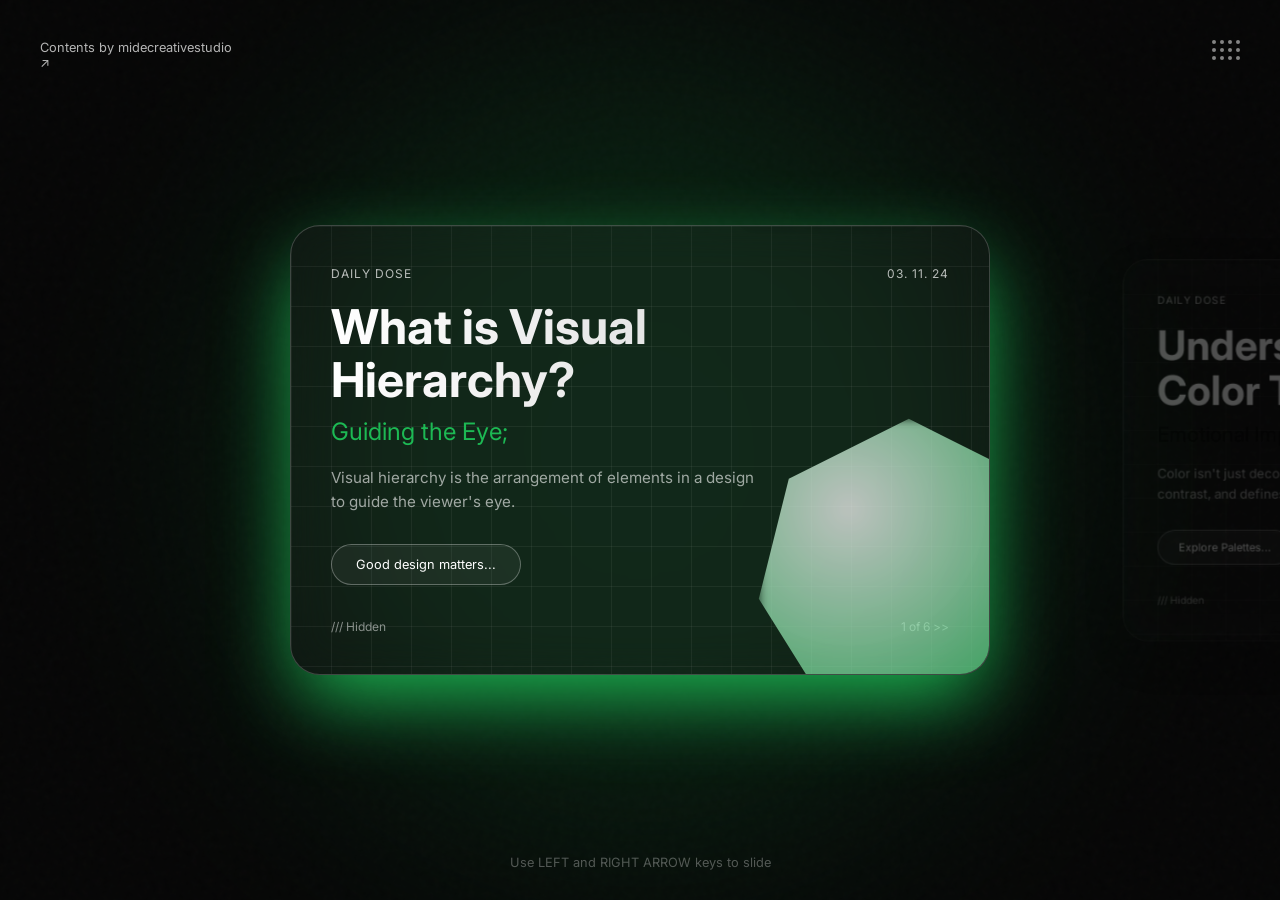
==== index.html @ 8ef9db71 "Create index.html for panoramic carousel layout This HTML file sets up a panoramic carousel with gla" ====
<!DOCTYPE html>
<html lang="en">
<head>
    <meta charset="UTF-8">
    <meta name="viewport" content="width=device-width, initial-scale=1.0, maximum-scale=1.0, user-scalable=no">
    <title>Visual Hierarchy - Panoramic</title>
    <link href="https://fonts.googleapis.com/css2?family=Inter:wght@300;400;600;700&display=swap" rel="stylesheet">
    
    <style>
        /* --- [GLOBAL RESET] --- */
        * {
            margin: 0;
            padding: 0;
            box-sizing: border-box;
            font-family: 'Inter', sans-serif;
            -webkit-font-smoothing: antialiased;
        }

        /* --- [GLASSMORPHISM BACKGROUND] --- */
        body {
            height: 100vh;
            width: 100%;
            background-color: #050505;
            display: flex;
            justify-content: center;
            align-items: center;
            overflow: hidden; /* Prevents scrollbars on the page itself */
            position: relative;
            transition: background 0.8s ease;
        }

        /* Noise Texture */
        body::before {
            content: "";
            position: absolute;
            inset: 0;
            background-image: url("data:image/svg+xml,%3Csvg viewBox='0 0 200 200' xmlns='http://www.w3.org/2000/svg'%3E%3Cfilter id='noiseFilter'%3E%3CfeTurbulence type='fractalNoise' baseFrequency='0.65' numOctaves='3' stitchTiles='stitch'/%3E%3C/filter%3E%3Crect width='100%25' height='100%25' filter='url(%23noiseFilter)' opacity='0.05'/%3E%3C/svg%3E");
            opacity: 0.4;
            pointer-events: none;
            z-index: 2;
        }

        /* --- [THEME ENGINE] (Background Glow) --- */
        .glow-effect {
            position: absolute;
            width: 80vw;
            height: 80vw;
            max-width: 800px;
            max-height: 800px;
            background: var(--theme-color, #1db954);
            filter: blur(120px);
            border-radius: 50%;
            top: 50%;
            left: 50%;
            transform: translate(-50%, -50%);
            opacity: 0.15;
            z-index: 0;
            transition: background 0.6s ease;
            will-change: background;
        }

        /* --- [PANORAMIC WINDOW] --- */
        /* This is the key fix: We allow the window to be full width */
        .carousel-window {
            width: 100%; 
            height: 70vh; /* Plenty of vertical space */
            min-height: 500px;
            position: relative;
            z-index: 10;
            display: flex;
            align-items: center;
            /* overflow: visible;  <-- We let the cards bleed out visually */
        }

        /* --- [GPU TRACK] --- */
        .carousel-track {
            display: flex;
            align-items: center;
            height: 100%;
            /* The track will be positioned by JS to center the active card */
            transition: transform 0.5s cubic-bezier(0.2, 0.8, 0.2, 1);
            will-change: transform;
            padding-left: 0; /* JS handles the offset */
        }

        /* --- [RESPONSIVE CARD] --- */
        .glass-card {
            /* Fixed width on desktop to maintain the design integrity */
            flex: 0 0 700px; 
            width: 700px;
            
            height: 450px; /* Fixed height for consistency */
            position: relative;
            background: rgba(255, 255, 255, 0.03);
            backdrop-filter: blur(20px); 
            -webkit-backdrop-filter: blur(20px);
            border-radius: 30px;
            border: 1px solid rgba(255, 255, 255, 0.1);
            box-shadow: 0 20px 50px rgba(0, 0, 0, 0.5);
            padding: 40px;
            display: flex;
            flex-direction: column;
            justify-content: space-between;
            overflow: hidden; /* Clips the content inside the card, not the card itself */
            
            /* Gap between cards */
            margin-right: 80px; 
            
            /* Idle State (Side cards) */
            opacity: 0.3; 
            transform: scale(0.85); 
            transition: all 0.5s cubic-bezier(0.2, 0.8, 0.2, 1);
        }

        /* Active State (Center card) */
        .glass-card.active {
            opacity: 1;
            transform: scale(1);
            /* Stronger shadow for the active card */
            box-shadow: 0 30px 80px -10px var(--shadow-color, rgba(29, 185, 84, 0.3));
            border: 1px solid rgba(255, 255, 255, 0.2);
        }

        /* Grid Pattern */
        .grid-background {
            position: absolute;
            top: 0; left: 0; width: 100%; height: 100%;
            background-image: 
                linear-gradient(rgba(255, 255, 255, 0.05) 1px, transparent 1px),
                linear-gradient(90deg, rgba(255, 255, 255, 0.05) 1px, transparent 1px);
            background-size: 40px 40px;
            z-index: -1;
        }

        /* --- [CONTENT STYLING] --- */
        /* The hanging tab */
        .card-tab {
            position: absolute;
            top: 0; 
            right: 80px;
            transform: translateY(-100%); /* Moves it exactly outside the top */
            background: #f0f0f0;
            padding: 12px 30px;
            border-radius: 15px 15px 0 0;
            color: #111;
            font-weight: 600;
            font-size: 0.9rem;
            z-index: 20;
            box-shadow: 0 -5px 15px rgba(0,0,0,0.1);
        }

        .meta-header {
            display: flex; justify-content: space-between;
            font-size: 0.75rem; color: rgba(255, 255, 255, 0.7);
            margin-bottom: 20px; text-transform: uppercase; letter-spacing: 1px;
        }

        h1 {
            font-size: 3rem; line-height: 1.1; margin-bottom: 10px; font-weight: 700;
            background: linear-gradient(to right, #fff, #ccc);
            -webkit-background-clip: text; -webkit-text-fill-color: transparent;
        }

        h2 { font-size: 1.5rem; font-weight: 400; margin-bottom: 20px; color: var(--theme-color); }

        p.description {
            font-size: 0.95rem; line-height: 1.6; color: rgba(255, 255, 255, 0.6);
            margin-bottom: 30px; max-width: 70%;
        }

        .btn {
            display: inline-block; padding: 12px 24px;
            border: 1px solid rgba(255, 255, 255, 0.3); border-radius: 30px;
            color: white; text-decoration: none; font-size: 0.8rem;
            transition: 0.3s; background: rgba(255,255,255,0.05);
        }
        .btn:hover { background: white; color: black; }

        .footer-info {
            display: flex; justify-content: space-between;
            color: rgba(255, 255, 255, 0.5); font-size: 0.75rem; align-items: flex-end;
            margin-top: auto;
        }

        /* --- [VISUAL ASSETS] --- */
        .cube-wrapper {
            position: absolute; bottom: -10%; right: -10%;
            width: 300px; height: 300px; z-index: 5; pointer-events: none;
        }
        .cube-placeholder {
            width: 100%; height: 100%;
            background: radial-gradient(circle at 30% 30%, rgba(255,255,255,0.9), var(--theme-color));
            clip-path: polygon(50% 0%, 90% 20%, 100% 60%, 75% 100%, 25% 100%, 0% 60%, 10% 20%);
            opacity: 0.8; filter: blur(5px); animation: float 6s ease-in-out infinite;
        }
        @keyframes float { 0%, 100% { transform: translateY(0px); } 50% { transform: translateY(-15px); } }

        /* --- [MOBILE OPTIMIZATION 16:9 / 20:9] --- */
        @media (max-width: 768px) {
            .glass-card {
                flex: 0 0 85vw; 
                width: 85vw;
                height: 60vh; /* Adaptive height */
                margin-right: 30px;
                padding: 25px;
            }
            .card-tab { right: 20px; font-size: 0.8rem; padding: 8px 20px; }
            h1 { font-size: 2.2rem; }
            .cube-wrapper { width: 150px; height: 150px; bottom: 0; right: -20px; }
        }

        /* UI Overlays */
        .top-left-credit { position: absolute; top: 40px; left: 40px; color: rgba(255,255,255,0.7); font-size: 0.8rem; z-index: 5; }
        .dots { position: absolute; top: 40px; right: 40px; display: grid; grid-template-columns: repeat(4, 1fr); gap: 4px; z-index: 5; }
        .dot { width: 4px; height: 4px; background: rgba(255,255,255,0.5); border-radius: 50%; }
        .instructions { position: absolute; bottom: 30px; width: 100%; text-align: center; color: rgba(255,255,255,0.3); font-size: 0.8rem; animation: blink 2s infinite; }
        @keyframes blink { 0%, 100% { opacity: 0.3;} 50% { opacity: 0.8;}}
    </style>
</head>
<body>

    <div class="glow-effect" id="bgGlow"></div>

    <div class="top-left-credit">Contents by midecreativestudio<br>&#8599;</div>
    <div class="dots">
        <div class="dot"></div><div class="dot"></div><div class="dot"></div><div class="dot"></div>
        <div class="dot"></div><div class="dot"></div><div class="dot"></div><div class="dot"></div>
        <div class="dot"></div><div class="dot"></div><div class="dot"></div><div class="dot"></div>
    </div>

    <div class="carousel-window">
        <div class="carousel-track" id="track">
            
            <div class="glass-card active" data-theme="#1db954">
                <div class="card-tab">Dear Designer</div>
                <div class="grid-background"></div>
                <div class="content-wrapper">
                    <div class="meta-header"><span>Daily dose</span><span>03. 11. 24</span></div>
                    <h1>What is Visual<br>Hierarchy?</h1>
                    <h2>Guiding the Eye;</h2>
                    <p class="description">Visual hierarchy is the arrangement of elements in a design to guide the viewer's eye.</p>
                    <a href="#" class="btn">Good design matters...</a>
                </div>
                <div class="cube-wrapper"><div class="cube-placeholder"></div></div>
                <div class="footer-info"><span>/// Hidden</span><span class="pagination">1 of 6 >></span></div>
            </div>

            <div class="glass-card" data-theme="#8e44ad">
                <div class="card-tab">Color Logic</div>
                <div class="grid-background"></div>
                <div class="content-wrapper">
                    <div class="meta-header"><span>Daily dose</span><span>04. 11. 24</span></div>
                    <h1>Understanding<br>Color Theory</h1>
                    <h2>Emotional Impact;</h2>
                    <p class="description">Color isn't just decoration. It invokes emotion, creates contrast, and defines brand identity.</p>
                    <a href="#" class="btn">Explore Palettes...</a>
                </div>
                <div class="cube-wrapper"><div class="cube-placeholder"></div></div>
                <div class="footer-info"><span>/// Hidden</span><span class="pagination">2 of 6 >></span></div>
            </div>

            <div class="glass-card" data-theme="#2980b9">
                <div class="card-tab">Type Matters</div>
                <div class="grid-background"></div>
                <div class="content-wrapper">
                    <div class="meta-header"><span>Daily dose</span><span>05. 11. 24</span></div>
                    <h1>The Power of<br>Typography</h1>
                    <h2>Voice & Tone;</h2>
                    <p class="description">Typography is the voice of your design. It can be loud and bold, or subtle and refined.</p>
                    <a href="#" class="btn">Read Fonts...</a>
                </div>
                <div class="cube-wrapper"><div class="cube-placeholder"></div></div>
                <div class="footer-info"><span>/// Hidden</span><span class="pagination">3 of 6 >></span></div>
            </div>

            <div class="glass-card" data-theme="#d35400">
                <div class="card-tab">User First</div>
                <div class="grid-background"></div>
                <div class="content-wrapper">
                    <div class="meta-header"><span>Daily dose</span><span>06. 11. 24</span></div>
                    <h1>Principles of<br>UX Design</h1>
                    <h2>Solving Problems;</h2>
                    <p class="description">Good UX is invisible. It's about removing friction and helping the user achieve their goal.</p>
                    <a href="#" class="btn">Study Flows...</a>
                </div>
                <div class="cube-wrapper"><div class="cube-placeholder"></div></div>
                <div class="footer-info"><span>/// Hidden</span><span class="pagination">4 of 6 >></span></div>
            </div>

            <div class="glass-card" data-theme="#c0392b">
                <div class="card-tab">Breath</div>
                <div class="grid-background"></div>
                <div class="content-wrapper">
                    <div class="meta-header"><span>Daily dose</span><span>07. 11. 24</span></div>
                    <h1>Mastering<br>White Space</h1>
                    <h2>Room to Breathe;</h2>
                    <p class="description">White space is not empty space. It's an active element that organizes content.</p>
                    <a href="#" class="btn">Clean Layouts...</a>
                </div>
                <div class="cube-wrapper"><div class="cube-placeholder"></div></div>
                <div class="footer-info"><span>/// Hidden</span><span class="pagination">5 of 6 >></span></div>
            </div>

             <div class="glass-card" data-theme="#16a085">
                <div class="card-tab">Inclusion</div>
                <div class="grid-background"></div>
                <div class="content-wrapper">
                    <div class="meta-header"><span>Daily dose</span><span>08. 11. 24</span></div>
                    <h1>Designing for<br>Accessibility</h1>
                    <h2>For Everyone;</h2>
                    <p class="description">Accessible design ensures people with differing abilities can navigate your work effectively.</p>
                    <a href="#" class="btn">Check Contrast...</a>
                </div>
                <div class="cube-wrapper"><div class="cube-placeholder"></div></div>
                <div class="footer-info"><span>/// Hidden</span><span class="pagination">6 of 6 >></span></div>
            </div>

        </div>
    </div>

    <div class="instructions">Use LEFT and RIGHT ARROW keys to slide</div>

    <script>
        // --- [LOGIC: PANORAMIC CENTERING] ---
        const track = document.getElementById('track');
        const cards = document.querySelectorAll('.glass-card');
        const bgGlow = document.getElementById('bgGlow');
        
        let currentIndex = 0;
        const totalCards = cards.length;

        function isMobile() {
            return window.innerWidth <= 768;
        }

        function updateCarousel() {
            // 1. Get dimensions
            let cardWidth, gap;
            if (isMobile()) {
                cardWidth = window.innerWidth * 0.85;
                gap = 30;
            } else {
                cardWidth = 700;
                gap = 80;
            }
            
            // 2. Calculate Center Offset
            // We want the active card to be dead center of the window
            const windowWidth = window.innerWidth;
            const centerOffset = (windowWidth - cardWidth) / 2;
            
            // 3. Calculate Shift based on index
            // Shift = (Index * (Card + Gap))
            const shift = currentIndex * (cardWidth + gap);
            
            // 4. Final Translate Position
            // We start at the centerOffset, then subtract the shift
            const translateX = centerOffset - shift;

            // Apply
            track.style.transform = `translate3d(${translateX}px, 0, 0)`;

            // Update Styles
            cards.forEach((card, index) => {
                if(index === currentIndex) {
                    card.classList.add('active');
                    const themeColor = card.getAttribute('data-theme');
                    bgGlow.style.setProperty('--theme-color', themeColor);
                    card.style.setProperty('--theme-color', themeColor);
                    card.style.setProperty('--shadow-color', themeColor);
                } else {
                    card.classList.remove('active');
                }
            });
        }

        // Keyboard Inputs
        document.addEventListener('keydown', (e) => {
            if (e.key === 'ArrowRight') {
                if (currentIndex < totalCards - 1) {
                    currentIndex++;
                    updateCarousel();
                }
            } else if (e.key === 'ArrowLeft') {
                if (currentIndex > 0) {
                    currentIndex--;
                    updateCarousel();
                }
            }
        });

        // Listener for resize to recalculate center
        window.addEventListener('resize', updateCarousel);
        
        // Initial kick
        updateCarousel();

    </script>
</body>
</html>
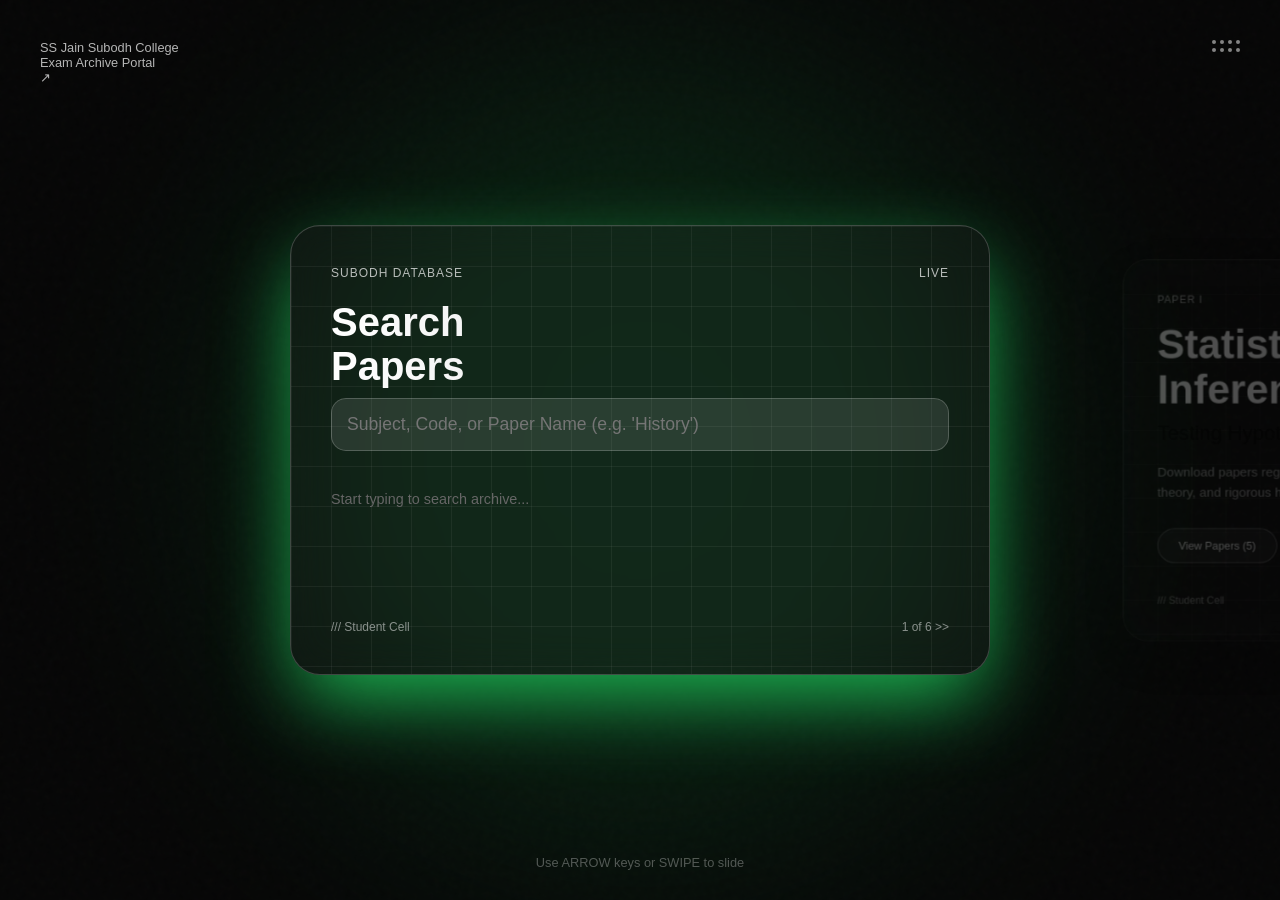
==== commit f31ab342: "Add improved code structure, security features, and comprehensive documentation - Separated CSS and " ====
--- a/index.html
+++ b/index.html
@@ -3,398 +3,282 @@
 <head>
     <meta charset="UTF-8">
     <meta name="viewport" content="width=device-width, initial-scale=1.0, maximum-scale=1.0, user-scalable=no">
-    <title>Visual Hierarchy - Panoramic</title>
-    <link href="https://fonts.googleapis.com/css2?family=Inter:wght@300;400;600;700&display=swap" rel="stylesheet">
-    
-    <style>
-        /* --- [GLOBAL RESET] --- */
-        * {
-            margin: 0;
-            padding: 0;
-            box-sizing: border-box;
-            font-family: 'Inter', sans-serif;
-            -webkit-font-smoothing: antialiased;
-        }
-
-        /* --- [GLASSMORPHISM BACKGROUND] --- */
-        body {
-            height: 100vh;
-            width: 100%;
-            background-color: #050505;
-            display: flex;
-            justify-content: center;
-            align-items: center;
-            overflow: hidden; /* Prevents scrollbars on the page itself */
-            position: relative;
-            transition: background 0.8s ease;
-        }
-
-        /* Noise Texture */
-        body::before {
-            content: "";
-            position: absolute;
-            inset: 0;
-            background-image: url("data:image/svg+xml,%3Csvg viewBox='0 0 200 200' xmlns='http://www.w3.org/2000/svg'%3E%3Cfilter id='noiseFilter'%3E%3CfeTurbulence type='fractalNoise' baseFrequency='0.65' numOctaves='3' stitchTiles='stitch'/%3E%3C/filter%3E%3Crect width='100%25' height='100%25' filter='url(%23noiseFilter)' opacity='0.05'/%3E%3C/svg%3E");
-            opacity: 0.4;
-            pointer-events: none;
-            z-index: 2;
-        }
-
-        /* --- [THEME ENGINE] (Background Glow) --- */
-        .glow-effect {
-            position: absolute;
-            width: 80vw;
-            height: 80vw;
-            max-width: 800px;
-            max-height: 800px;
-            background: var(--theme-color, #1db954);
-            filter: blur(120px);
-            border-radius: 50%;
-            top: 50%;
-            left: 50%;
-            transform: translate(-50%, -50%);
-            opacity: 0.15;
-            z-index: 0;
-            transition: background 0.6s ease;
-            will-change: background;
-        }
-
-        /* --- [PANORAMIC WINDOW] --- */
-        /* This is the key fix: We allow the window to be full width */
-        .carousel-window {
-            width: 100%; 
-            height: 70vh; /* Plenty of vertical space */
-            min-height: 500px;
-            position: relative;
-            z-index: 10;
-            display: flex;
-            align-items: center;
-            /* overflow: visible;  <-- We let the cards bleed out visually */
-        }
-
-        /* --- [GPU TRACK] --- */
-        .carousel-track {
-            display: flex;
-            align-items: center;
-            height: 100%;
-            /* The track will be positioned by JS to center the active card */
-            transition: transform 0.5s cubic-bezier(0.2, 0.8, 0.2, 1);
-            will-change: transform;
-            padding-left: 0; /* JS handles the offset */
-        }
-
-        /* --- [RESPONSIVE CARD] --- */
-        .glass-card {
-            /* Fixed width on desktop to maintain the design integrity */
-            flex: 0 0 700px; 
-            width: 700px;
-            
-            height: 450px; /* Fixed height for consistency */
-            position: relative;
-            background: rgba(255, 255, 255, 0.03);
-            backdrop-filter: blur(20px); 
-            -webkit-backdrop-filter: blur(20px);
-            border-radius: 30px;
-            border: 1px solid rgba(255, 255, 255, 0.1);
-            box-shadow: 0 20px 50px rgba(0, 0, 0, 0.5);
-            padding: 40px;
-            display: flex;
-            flex-direction: column;
-            justify-content: space-between;
-            overflow: hidden; /* Clips the content inside the card, not the card itself */
-            
-            /* Gap between cards */
-            margin-right: 80px; 
-            
-            /* Idle State (Side cards) */
-            opacity: 0.3; 
-            transform: scale(0.85); 
-            transition: all 0.5s cubic-bezier(0.2, 0.8, 0.2, 1);
-        }
-
-        /* Active State (Center card) */
-        .glass-card.active {
-            opacity: 1;
-            transform: scale(1);
-            /* Stronger shadow for the active card */
-            box-shadow: 0 30px 80px -10px var(--shadow-color, rgba(29, 185, 84, 0.3));
-            border: 1px solid rgba(255, 255, 255, 0.2);
-        }
-
-        /* Grid Pattern */
-        .grid-background {
-            position: absolute;
-            top: 0; left: 0; width: 100%; height: 100%;
-            background-image: 
-                linear-gradient(rgba(255, 255, 255, 0.05) 1px, transparent 1px),
-                linear-gradient(90deg, rgba(255, 255, 255, 0.05) 1px, transparent 1px);
-            background-size: 40px 40px;
-            z-index: -1;
-        }
-
-        /* --- [CONTENT STYLING] --- */
-        /* The hanging tab */
-        .card-tab {
-            position: absolute;
-            top: 0; 
-            right: 80px;
-            transform: translateY(-100%); /* Moves it exactly outside the top */
-            background: #f0f0f0;
-            padding: 12px 30px;
-            border-radius: 15px 15px 0 0;
-            color: #111;
-            font-weight: 600;
-            font-size: 0.9rem;
-            z-index: 20;
-            box-shadow: 0 -5px 15px rgba(0,0,0,0.1);
-        }
-
-        .meta-header {
-            display: flex; justify-content: space-between;
-            font-size: 0.75rem; color: rgba(255, 255, 255, 0.7);
-            margin-bottom: 20px; text-transform: uppercase; letter-spacing: 1px;
-        }
-
-        h1 {
-            font-size: 3rem; line-height: 1.1; margin-bottom: 10px; font-weight: 700;
-            background: linear-gradient(to right, #fff, #ccc);
-            -webkit-background-clip: text; -webkit-text-fill-color: transparent;
-        }
-
-        h2 { font-size: 1.5rem; font-weight: 400; margin-bottom: 20px; color: var(--theme-color); }
-
-        p.description {
-            font-size: 0.95rem; line-height: 1.6; color: rgba(255, 255, 255, 0.6);
-            margin-bottom: 30px; max-width: 70%;
-        }
-
-        .btn {
-            display: inline-block; padding: 12px 24px;
-            border: 1px solid rgba(255, 255, 255, 0.3); border-radius: 30px;
-            color: white; text-decoration: none; font-size: 0.8rem;
-            transition: 0.3s; background: rgba(255,255,255,0.05);
-        }
-        .btn:hover { background: white; color: black; }
-
-        .footer-info {
-            display: flex; justify-content: space-between;
-            color: rgba(255, 255, 255, 0.5); font-size: 0.75rem; align-items: flex-end;
-            margin-top: auto;
-        }
-
-        /* --- [VISUAL ASSETS] --- */
-        .cube-wrapper {
-            position: absolute; bottom: -10%; right: -10%;
-            width: 300px; height: 300px; z-index: 5; pointer-events: none;
-        }
-        .cube-placeholder {
-            width: 100%; height: 100%;
-            background: radial-gradient(circle at 30% 30%, rgba(255,255,255,0.9), var(--theme-color));
-            clip-path: polygon(50% 0%, 90% 20%, 100% 60%, 75% 100%, 25% 100%, 0% 60%, 10% 20%);
-            opacity: 0.8; filter: blur(5px); animation: float 6s ease-in-out infinite;
-        }
-        @keyframes float { 0%, 100% { transform: translateY(0px); } 50% { transform: translateY(-15px); } }
-
-        /* --- [MOBILE OPTIMIZATION 16:9 / 20:9] --- */
-        @media (max-width: 768px) {
-            .glass-card {
-                flex: 0 0 85vw; 
-                width: 85vw;
-                height: 60vh; /* Adaptive height */
-                margin-right: 30px;
-                padding: 25px;
-            }
-            .card-tab { right: 20px; font-size: 0.8rem; padding: 8px 20px; }
-            h1 { font-size: 2.2rem; }
-            .cube-wrapper { width: 150px; height: 150px; bottom: 0; right: -20px; }
-        }
-
-        /* UI Overlays */
-        .top-left-credit { position: absolute; top: 40px; left: 40px; color: rgba(255,255,255,0.7); font-size: 0.8rem; z-index: 5; }
-        .dots { position: absolute; top: 40px; right: 40px; display: grid; grid-template-columns: repeat(4, 1fr); gap: 4px; z-index: 5; }
-        .dot { width: 4px; height: 4px; background: rgba(255,255,255,0.5); border-radius: 50%; }
-        .instructions { position: absolute; bottom: 30px; width: 100%; text-align: center; color: rgba(255,255,255,0.3); font-size: 0.8rem; animation: blink 2s infinite; }
-        @keyframes blink { 0%, 100% { opacity: 0.3;} 50% { opacity: 0.8;}}
-    </style>
+    <meta http-equiv="X-UA-Compatible" content="IE=edge">
+    
+    <!-- Security Headers -->
+    <meta http-equiv="Content-Security-Policy" content="default-src 'self'; style-src 'self' 'unsafe-inline' https://fonts.googleapis.com; font-src 'self' https://fonts.gstatic.com; script-src 'self' 'unsafe-inline'; img-src 'self' data:;">
+    <meta http-equiv="X-Content-Type-Options" content="nosniff">
+    <meta http-equiv="X-Frame-Options" content="SAMEORIGIN">
+    <meta name="referrer" content="strict-origin-when-cross-origin">
+    
+    <!-- SEO Meta Tags -->
+    <meta name="description" content="SS Jain Subodh College Exam Archive Portal - Access past exam papers, study materials, and resources for all semesters.">
+    <meta name="keywords" content="Subodh College, Exam Papers, Past Papers, Study Materials, University Papers">
+    <meta name="author" content="SS Jain Subodh College">
+    
+    <title>Subodh Exam Portal - Paper Archive & Resources</title>
+    
+    <!-- Fonts -->
+    <link href="https://fonts.googleapis.com/css2?family=Inter:wght@300;400;600;700&family=JetBrains+Mono:wght@400;800&display=swap" rel="stylesheet">
+    
+    <!-- Stylesheet -->
+    <link rel="stylesheet" href="styles.css">
 </head>
 <body>
 
     <div class="glow-effect" id="bgGlow"></div>
-
-    <div class="top-left-credit">Contents by midecreativestudio<br>&#8599;</div>
+    <div class="top-left-credit">SS Jain Subodh College<br>Exam Archive Portal<br>&#8599;</div>
     <div class="dots">
-        <div class="dot"></div><div class="dot"></div><div class="dot"></div><div class="dot"></div>
-        <div class="dot"></div><div class="dot"></div><div class="dot"></div><div class="dot"></div>
-        <div class="dot"></div><div class="dot"></div><div class="dot"></div><div class="dot"></div>
+        <div class="dot"></div>
+        <div class="dot"></div>
+        <div class="dot"></div>
+        <div class="dot"></div>
+        <div class="dot"></div>
+        <div class="dot"></div>
+        <div class="dot"></div>
+        <div class="dot"></div>
     </div>
 
-    <div class="carousel-window">
+    <div class="carousel-window" id="swipeZone">
         <div class="carousel-track" id="track">
-            
+
+            <!-- Card 1: Search Papers -->
             <div class="glass-card active" data-theme="#1db954">
-                <div class="card-tab">Dear Designer</div>
-                <div class="grid-background"></div>
-                <div class="content-wrapper">
-                    <div class="meta-header"><span>Daily dose</span><span>03. 11. 24</span></div>
-                    <h1>What is Visual<br>Hierarchy?</h1>
-                    <h2>Guiding the Eye;</h2>
-                    <p class="description">Visual hierarchy is the arrangement of elements in a design to guide the viewer's eye.</p>
-                    <a href="#" class="btn">Good design matters...</a>
-                </div>
-                <div class="cube-wrapper"><div class="cube-placeholder"></div></div>
-                <div class="footer-info"><span>/// Hidden</span><span class="pagination">1 of 6 >></span></div>
-            </div>
-
+                <div class="card-tab">Paper Archive</div>
+                <div class="grid-background"></div>
+                <div class="content-wrapper" style="height:100%; display:flex; flex-direction:column;">
+                    <div class="meta-header"><span>Subodh Database</span><span>Live</span></div>
+                    <h1 style="font-size:2.5rem;">Search<br>Papers</h1>
+
+                    <input type="search" class="search-bar" id="paperSearch" placeholder="Subject, Code, or Paper Name (e.g. 'History')" autocomplete="off">
+
+                    <div class="search-results" id="searchResults">
+                        <div style="color:#666; margin-top:20px; font-size:0.9rem;">Start typing to search archive...</div>
+                    </div>
+                </div>
+                <div class="footer-info"><span>/// Student Cell</span><span class="pagination">1 of 6 >></span></div>
+            </div>
+
+            <!-- Card 2: Statistics -->
             <div class="glass-card" data-theme="#8e44ad">
-                <div class="card-tab">Color Logic</div>
-                <div class="grid-background"></div>
-                <div class="content-wrapper">
-                    <div class="meta-header"><span>Daily dose</span><span>04. 11. 24</span></div>
-                    <h1>Understanding<br>Color Theory</h1>
-                    <h2>Emotional Impact;</h2>
-                    <p class="description">Color isn't just decoration. It invokes emotion, creates contrast, and defines brand identity.</p>
-                    <a href="#" class="btn">Explore Palettes...</a>
-                </div>
-                <div class="cube-wrapper"><div class="cube-placeholder"></div></div>
-                <div class="footer-info"><span>/// Hidden</span><span class="pagination">2 of 6 >></span></div>
-            </div>
-
+                <div class="card-tab">Statistics</div>
+                <div class="grid-background"></div>
+                <div class="content-wrapper">
+                    <div class="meta-header"><span>Paper I</span><span>Updated</span></div>
+                    <h1>Statistical<br>Inference</h1>
+                    <h2>Testing Hypothesis;</h2>
+                    <p class="description">Download papers regarding sampling distributions, estimation theory, and rigorous hypothesis testing.</p>
+                    <a href="#" class="btn">View Papers (5)</a>
+                </div>
+                <div class="footer-info"><span>/// Student Cell</span><span class="pagination">2 of 6 >></span></div>
+            </div>
+
+            <!-- Card 3: Computer Applications -->
             <div class="glass-card" data-theme="#2980b9">
-                <div class="card-tab">Type Matters</div>
-                <div class="grid-background"></div>
-                <div class="content-wrapper">
-                    <div class="meta-header"><span>Daily dose</span><span>05. 11. 24</span></div>
-                    <h1>The Power of<br>Typography</h1>
-                    <h2>Voice & Tone;</h2>
-                    <p class="description">Typography is the voice of your design. It can be loud and bold, or subtle and refined.</p>
-                    <a href="#" class="btn">Read Fonts...</a>
-                </div>
-                <div class="cube-wrapper"><div class="cube-placeholder"></div></div>
-                <div class="footer-info"><span>/// Hidden</span><span class="pagination">3 of 6 >></span></div>
-            </div>
-
+                <div class="card-tab">Comp App</div>
+                <div class="grid-background"></div>
+                <div class="content-wrapper">
+                    <div class="meta-header"><span>Practical</span><span>Active</span></div>
+                    <h1>Data<br>Structures</h1>
+                    <h2>C++ & Algorithms;</h2>
+                    <p class="description">Review code snippets and theory papers for Arrays, Linked Lists, Trees, and Sorting algorithms.</p>
+                    <a href="#" class="btn">View Code</a>
+                </div>
+                <div class="footer-info"><span>/// Student Cell</span><span class="pagination">3 of 6 >></span></div>
+            </div>
+
+            <!-- Card 4: Notice Board -->
             <div class="glass-card" data-theme="#d35400">
-                <div class="card-tab">User First</div>
-                <div class="grid-background"></div>
-                <div class="content-wrapper">
-                    <div class="meta-header"><span>Daily dose</span><span>06. 11. 24</span></div>
-                    <h1>Principles of<br>UX Design</h1>
-                    <h2>Solving Problems;</h2>
-                    <p class="description">Good UX is invisible. It's about removing friction and helping the user achieve their goal.</p>
-                    <a href="#" class="btn">Study Flows...</a>
-                </div>
-                <div class="cube-wrapper"><div class="cube-placeholder"></div></div>
-                <div class="footer-info"><span>/// Hidden</span><span class="pagination">4 of 6 >></span></div>
-            </div>
-
+                <div class="card-tab">Notice Board</div>
+                <div class="grid-background"></div>
+                <div class="content-wrapper">
+                    <div class="meta-header"><span>Alert</span><span>Important</span></div>
+                    <h1>Semester<br>Exams</h1>
+                    <h2>Datesheet 2025;</h2>
+                    <p class="description">The tentative schedule for the upcoming Semester III examinations. Check your batch timings.</p>
+                    <a href="#" class="btn">Download PDF</a>
+                </div>
+                <div class="footer-info"><span>/// Admin Office</span><span class="pagination">4 of 6 >></span></div>
+            </div>
+
+            <!-- Card 5: Admin Uploads -->
             <div class="glass-card" data-theme="#c0392b">
-                <div class="card-tab">Breath</div>
-                <div class="grid-background"></div>
-                <div class="content-wrapper">
-                    <div class="meta-header"><span>Daily dose</span><span>07. 11. 24</span></div>
-                    <h1>Mastering<br>White Space</h1>
-                    <h2>Room to Breathe;</h2>
-                    <p class="description">White space is not empty space. It's an active element that organizes content.</p>
-                    <a href="#" class="btn">Clean Layouts...</a>
-                </div>
-                <div class="cube-wrapper"><div class="cube-placeholder"></div></div>
-                <div class="footer-info"><span>/// Hidden</span><span class="pagination">5 of 6 >></span></div>
-            </div>
-
-             <div class="glass-card" data-theme="#16a085">
-                <div class="card-tab">Inclusion</div>
-                <div class="grid-background"></div>
-                <div class="content-wrapper">
-                    <div class="meta-header"><span>Daily dose</span><span>08. 11. 24</span></div>
-                    <h1>Designing for<br>Accessibility</h1>
-                    <h2>For Everyone;</h2>
-                    <p class="description">Accessible design ensures people with differing abilities can navigate your work effectively.</p>
-                    <a href="#" class="btn">Check Contrast...</a>
-                </div>
-                <div class="cube-wrapper"><div class="cube-placeholder"></div></div>
-                <div class="footer-info"><span>/// Hidden</span><span class="pagination">6 of 6 >></span></div>
-            </div>
-
+                <div class="card-tab">Restricted</div>
+                <div class="grid-background"></div>
+                <div class="content-wrapper">
+                    <div class="meta-header"><span>System</span><span>Secure</span></div>
+                    <h1>Admin<br>Uploads</h1>
+                    <h2>Authorized Only;</h2>
+                    <p class="description">Secure gateway for faculty to upload new papers. Requires authentication credentials.</p>
+                    <a href="#" class="btn">Login Required</a>
+                </div>
+                <div class="footer-info"><span>/// Security</span><span class="pagination">5 of 6 >></span></div>
+            </div>
+
+            <!-- Card 6: Contribution Log -->
+            <div class="glass-card" data-theme="#16a085">
+                <div class="card-tab">Contribution Log</div>
+                <div class="grid-background"></div>
+                <div class="content-wrapper" style="height:100%; display:flex; flex-direction:column;">
+                    <div class="meta-header"><span>Live Feed</span><span>Verified</span></div>
+                    <h1 style="margin-bottom:20px;">Metadata<br>Ledger</h1>
+
+                    <div class="log-feed" id="logFeed">
+                        <div class="log-item">
+                            <span class="log-user">Alvido</span> <span class="log-action">uploaded PHY-302</span>
+                            <span class="log-time">10 mins ago</span>
+                        </div>
+                        <div class="log-item">
+                            <span class="log-user">Faculty_B</span> <span class="log-action">updated History-II</span>
+                            <span class="log-time">2 hrs ago</span>
+                        </div>
+                        <div class="log-item">
+                            <span class="log-user">System</span> <span class="log-action">synced database</span>
+                            <span class="log-time">4 hrs ago</span>
+                        </div>
+                    </div>
+                </div>
+                <div class="footer-info"><span>/// Transparency</span><span class="pagination">6 of 6 >></span></div>
+            </div>
         </div>
     </div>
 
-    <div class="instructions">Use LEFT and RIGHT ARROW keys to slide</div>
-
-    <script>
-        // --- [LOGIC: PANORAMIC CENTERING] ---
-        const track = document.getElementById('track');
-        const cards = document.querySelectorAll('.glass-card');
-        const bgGlow = document.getElementById('bgGlow');
-        
-        let currentIndex = 0;
-        const totalCards = cards.length;
-
-        function isMobile() {
-            return window.innerWidth <= 768;
-        }
-
-        function updateCarousel() {
-            // 1. Get dimensions
-            let cardWidth, gap;
-            if (isMobile()) {
-                cardWidth = window.innerWidth * 0.85;
-                gap = 30;
-            } else {
-                cardWidth = 700;
-                gap = 80;
-            }
-            
-            // 2. Calculate Center Offset
-            // We want the active card to be dead center of the window
-            const windowWidth = window.innerWidth;
-            const centerOffset = (windowWidth - cardWidth) / 2;
-            
-            // 3. Calculate Shift based on index
-            // Shift = (Index * (Card + Gap))
-            const shift = currentIndex * (cardWidth + gap);
-            
-            // 4. Final Translate Position
-            // We start at the centerOffset, then subtract the shift
-            const translateX = centerOffset - shift;
-
-            // Apply
-            track.style.transform = `translate3d(${translateX}px, 0, 0)`;
-
-            // Update Styles
-            cards.forEach((card, index) => {
-                if(index === currentIndex) {
-                    card.classList.add('active');
-                    const themeColor = card.getAttribute('data-theme');
-                    bgGlow.style.setProperty('--theme-color', themeColor);
-                    card.style.setProperty('--theme-color', themeColor);
-                    card.style.setProperty('--shadow-color', themeColor);
-                } else {
-                    card.classList.remove('active');
-                }
-            });
-        }
-
-        // Keyboard Inputs
-        document.addEventListener('keydown', (e) => {
-            if (e.key === 'ArrowRight') {
-                if (currentIndex < totalCards - 1) {
-                    currentIndex++;
-                    updateCarousel();
-                }
-            } else if (e.key === 'ArrowLeft') {
-                if (currentIndex > 0) {
-                    currentIndex--;
-                    updateCarousel();
-                }
-            }
-        });
-
-        // Listener for resize to recalculate center
-        window.addEventListener('resize', updateCarousel);
-        
-        // Initial kick
-        updateCarousel();
-
-    </script>
+    <div class="instructions">Use ARROW keys or SWIPE to slide</div>
+
+    <!-- Admin Modal -->
+    <div class="modal-overlay" id="adminModal">
+        <div class="admin-card">
+
+            <div id="authStage">
+                <h2 style="color:white; margin-bottom: 10px;">Security Check</h2>
+                <p style="color:#777; font-size:0.8rem;">Identify yourself to proceed.</p>
+                <input type="password" id="adminNameInput" class="admin-input" placeholder="Identity Verification" autocomplete="off">
+                <button class="btn" style="width:100%; background:#333;" onclick="verifyAdmin()">Authenticate</button>
+                <p id="authError" style="color:#ff4444; margin-top:10px; font-size:0.8rem; display:none;">Access Denied: Unknown Entity.</p>
+            </div>
+
+            <div id="uploadStage" class="hidden-stage">
+                <h2 style="color:#1db954; margin-bottom: 20px;">Admin Console</h2>
+
+                <div class="mode-switch">
+                    <span class="switch-label">Apply details to all files?</span>
+                    <div class="toggle-wrapper">
+                        <input type="checkbox" class="toggle-checkbox" checked id="batchToggle">
+                        <div class="toggle-slider"></div>
+                    </div>
+                </div>
+
+                <div class="form-row">
+                    <div class="form-group">
+                        <span class="label-text">Subject Stream</span>
+                        <select class="admin-select">
+                            <option>Physics</option>
+                            <option>Statistics</option>
+                            <option>Computer Application</option>
+                            <option>Mathematics</option>
+                            <option>Chemistry</option>
+                            <option>Economics</option>
+                            <option>History</option>
+                            <option>Political Science</option>
+                            <option>Public Administration</option>
+                            <option>Geography</option>
+                            <option>Hindi Lit</option>
+                            <option>English Lit</option>
+                            <option>Sociology</option>
+                            <option>Philosophy</option>
+                        </select>
+                    </div>
+                    <div class="form-group">
+                        <span class="label-text">Session Year</span>
+                        <select class="admin-select">
+                            <option>2025</option>
+                            <option>2024</option>
+                            <option>2023</option>
+                            <option>2022</option>
+                            <option>2021</option>
+                            <option>2020</option>
+                            <option>2019</option>
+                        </select>
+                    </div>
+                </div>
+
+                <div class="form-row">
+                    <div class="form-group">
+                        <span class="label-text">Semester</span>
+                        <select class="admin-select">
+                            <option>Semester I</option>
+                            <option>Semester II</option>
+                            <option>Semester III</option>
+                            <option>Semester IV</option>
+                            <option>Semester V</option>
+                            <option>Semester VI</option>
+                        </select>
+                    </div>
+                    <div class="form-group">
+                        <span class="label-text">Exam Type</span>
+                        <select class="admin-select">
+                            <option>Main Semester Exam</option>
+                            <option>CIA (Internal)</option>
+                            <option>Back / Due</option>
+                            <option>Re-Evaluation</option>
+                        </select>
+                    </div>
+                </div>
+
+                <div class="form-row">
+                    <div class="form-group">
+                        <span class="label-text">Category</span>
+                        <select class="admin-select">
+                            <option>Subsidiary (Core)</option>
+                            <option>Generic Elective (GEC)</option>
+                            <option>Ability Enhancement (AEC)</option>
+                            <option>Skill Enhancement (SEC)</option>
+                            <option>Value Added (VAC)</option>
+                        </select>
+                    </div>
+                    <div class="form-group">
+                        <span class="label-text">Medium</span>
+                        <select class="admin-select">
+                            <option>English</option>
+                            <option>Hindi</option>
+                            <option>Bilingual</option>
+                        </select>
+                    </div>
+                </div>
+
+                <div class="form-row">
+                    <div class="form-group">
+                        <span class="label-text">Paper Code</span>
+                        <input type="text" class="admin-input" style="margin-bottom:0;" placeholder="e.g. PHY-302" maxlength="20">
+                    </div>
+                    <div class="form-group">
+                        <span class="label-text">Max Marks</span>
+                        <input type="number" class="admin-input" style="margin-bottom:0;" placeholder="Total (e.g. 100)" min="0" max="1000">
+                    </div>
+                </div>
+
+                <div class="checkbox-section">
+                    <span class="checkbox-label">Paper Number (Select relevant)</span>
+                    <div class="checkbox-group">
+                        <label><input type="checkbox" value="1"> Paper I</label>
+                        <label><input type="checkbox" value="2"> Paper II</label>
+                        <label><input type="checkbox" value="3"> Paper III</label>
+                        <label><input type="checkbox" value="P"> Practical</label>
+                    </div>
+                </div>
+
+                <div class="drop-zone" id="dropZone">
+                    Drag & Drop Multiple PDFs here
+                </div>
+                <input type="file" id="fileInput" hidden multiple accept=".pdf">
+
+                <button class="btn" style="width:100%; background:#1db954; color:black; font-weight:bold;">Upload to Database</button>
+                <button style="background:none; border:none; color:#555; margin-top:15px; cursor:pointer; text-decoration:underline;" onclick="closeModal()">Cancel</button>
+            </div>
+        </div>
+    </div>
+
+    <!-- JavaScript -->
+    <script src="app.js"></script>
 </body>
 </html>
--- a/styles.css
+++ b/styles.css
@@ -0,0 +1,588 @@
+/* --- [GLOBAL RESET] --- */
+* { 
+    margin: 0; 
+    padding: 0; 
+    box-sizing: border-box; 
+    font-family: 'Inter', sans-serif; 
+    -webkit-font-smoothing: antialiased; 
+    outline: none; 
+}
+
+/* --- [GLASSMORPHISM BACKGROUND] --- */
+body {
+    height: 100vh; 
+    width: 100%; 
+    background-color: #050505;
+    display: flex; 
+    justify-content: center; 
+    align-items: center;
+    overflow: hidden; 
+    position: relative; 
+    transition: background 0.8s ease;
+    overscroll-behavior: none;
+}
+
+/* Noise Texture */
+body::before {
+    content: ""; 
+    position: absolute; 
+    inset: 0;
+    background-image: url("data:image/svg+xml,%3Csvg viewBox='0 0 200 200' xmlns='http://www.w3.org/2000/svg'%3E%3Cfilter id='noiseFilter'%3E%3CfeTurbulence type='fractalNoise' baseFrequency='0.65' numOctaves='3' stitchTiles='stitch'/%3E%3C/filter%3E%3Crect width='100%25' height='100%25' filter='url(%23noiseFilter)' opacity='0.05'/%3E%3C/svg%3E");
+    opacity: 0.4; 
+    pointer-events: none; 
+    z-index: 2;
+}
+
+/* --- [THEME ENGINE] --- */
+.glow-effect {
+    position: absolute; 
+    width: 80vw; 
+    height: 80vw; 
+    max-width: 800px; 
+    max-height: 800px;
+    background: var(--theme-color, #1db954); 
+    filter: blur(120px); 
+    border-radius: 50%;
+    top: 50%; 
+    left: 50%; 
+    transform: translate(-50%, -50%); 
+    opacity: 0.15; 
+    z-index: 0;
+    transition: background 0.6s ease; 
+    will-change: background;
+}
+
+/* --- [CAROUSEL UI] --- */
+.carousel-window {
+    width: 100%; 
+    height: 70vh; 
+    min-height: 500px;
+    position: relative; 
+    z-index: 10; 
+    display: flex; 
+    align-items: center;
+    touch-action: pan-y; 
+    user-select: none; 
+    -webkit-user-select: none;
+}
+
+.carousel-track {
+    display: flex; 
+    align-items: center; 
+    height: 100%;
+    transition: transform 0.5s cubic-bezier(0.2, 0.8, 0.2, 1); 
+    will-change: transform;
+    cursor: grab;
+}
+
+.carousel-track:active { 
+    cursor: grabbing; 
+}
+
+.glass-card {
+    flex: 0 0 700px; 
+    width: 700px; 
+    height: 450px; 
+    position: relative;
+    background: rgba(255, 255, 255, 0.03); 
+    backdrop-filter: blur(20px); 
+    -webkit-backdrop-filter: blur(20px);
+    border-radius: 30px; 
+    border: 1px solid rgba(255, 255, 255, 0.1);
+    box-shadow: 0 20px 50px rgba(0, 0, 0, 0.5); 
+    padding: 40px;
+    display: flex; 
+    flex-direction: column; 
+    justify-content: space-between; 
+    overflow: hidden;
+    margin-right: 80px; 
+    opacity: 0.3; 
+    transform: scale(0.85);
+    transition: all 0.5s cubic-bezier(0.2, 0.8, 0.2, 1);
+}
+
+.glass-card.active {
+    opacity: 1; 
+    transform: scale(1);
+    box-shadow: 0 30px 80px -10px var(--shadow-color, rgba(29, 185, 84, 0.3));
+    border: 1px solid rgba(255, 255, 255, 0.2);
+}
+
+.grid-background {
+    position: absolute; 
+    top: 0; 
+    left: 0; 
+    width: 100%; 
+    height: 100%;
+    background-image: linear-gradient(rgba(255, 255, 255, 0.05) 1px, transparent 1px), linear-gradient(90deg, rgba(255, 255, 255, 0.05) 1px, transparent 1px);
+    background-size: 40px 40px; 
+    z-index: -1;
+}
+
+/* --- [CONTENT STYLING] --- */
+.card-tab {
+    position: absolute; 
+    top: 0; 
+    right: 80px; 
+    transform: translateY(-100%);
+    background: #f0f0f0; 
+    padding: 12px 30px; 
+    border-radius: 15px 15px 0 0;
+    color: #111; 
+    font-weight: 600; 
+    font-size: 0.9rem; 
+    z-index: 20;
+}
+
+.meta-header {
+    display: flex; 
+    justify-content: space-between; 
+    font-size: 0.75rem;
+    color: rgba(255, 255, 255, 0.7); 
+    margin-bottom: 20px; 
+    text-transform: uppercase; 
+    letter-spacing: 1px;
+}
+
+h1 {
+    font-size: 3rem; 
+    line-height: 1.1; 
+    margin-bottom: 10px; 
+    font-weight: 700;
+    background: linear-gradient(to right, #fff, #ccc); 
+    -webkit-background-clip: text; 
+    -webkit-text-fill-color: transparent;
+}
+
+h2 { 
+    font-size: 1.5rem; 
+    font-weight: 400; 
+    margin-bottom: 20px; 
+    color: var(--theme-color); 
+}
+
+p.description { 
+    font-size: 0.95rem; 
+    line-height: 1.6; 
+    color: rgba(255, 255, 255, 0.6); 
+    margin-bottom: 30px; 
+    max-width: 70%; 
+}
+
+.btn {
+    display: inline-block; 
+    padding: 12px 24px; 
+    border: 1px solid rgba(255, 255, 255, 0.3);
+    border-radius: 30px; 
+    color: white; 
+    text-decoration: none; 
+    font-size: 0.8rem;
+    transition: 0.3s; 
+    background: rgba(255,255,255,0.05); 
+    pointer-events: auto; 
+    cursor: pointer;
+}
+
+.btn:hover { 
+    background: white; 
+    color: black; 
+}
+
+.footer-info {
+    display: flex; 
+    justify-content: space-between; 
+    color: rgba(255, 255, 255, 0.5);
+    font-size: 0.75rem; 
+    align-items: flex-end; 
+    margin-top: auto;
+}
+
+/* --- [SEARCH UI] --- */
+.search-bar {
+    width: 100%; 
+    padding: 15px; 
+    background: rgba(255,255,255,0.1); 
+    border: 1px solid rgba(255,255,255,0.2);
+    border-radius: 15px; 
+    color: white; 
+    font-size: 1.1rem; 
+    margin-bottom: 20px;
+}
+
+.search-results {
+    flex: 1; 
+    overflow-y: auto; 
+    margin-right: -20px; 
+    padding-right: 20px;
+}
+
+.search-results::-webkit-scrollbar { 
+    width: 4px; 
+}
+
+.search-results::-webkit-scrollbar-thumb { 
+    background: #333; 
+    border-radius: 2px; 
+}
+
+.result-item {
+    background: rgba(0,0,0,0.3); 
+    padding: 15px; 
+    border-radius: 10px; 
+    margin-bottom: 10px;
+    border-left: 3px solid var(--theme-color); 
+    display: flex; 
+    justify-content: space-between; 
+    align-items: center;
+    transition: 0.2s;
+}
+
+.result-item:hover { 
+    background: rgba(255,255,255,0.05); 
+    transform: translateX(5px); 
+}
+
+.result-title { 
+    font-weight: 600; 
+    color: white; 
+    font-size: 0.95rem; 
+    margin-bottom: 4px;
+}
+
+.result-meta { 
+    font-size: 0.75rem; 
+    color: #999; 
+    display: flex; 
+    gap: 10px; 
+    align-items: center;
+}
+
+/* Tags */
+.tag { 
+    padding: 2px 6px; 
+    border-radius: 4px; 
+    background: rgba(255,255,255,0.1); 
+    font-size: 0.7rem; 
+    text-transform: uppercase; 
+    letter-spacing: 0.5px;
+}
+
+.tag.sub { 
+    background: rgba(41, 128, 185, 0.2); 
+    color: #2980b9; 
+}
+
+.tag.gec { 
+    background: rgba(155, 89, 182, 0.2); 
+    color: #9b59b6; 
+}
+
+.tag.main { 
+    background: rgba(29, 185, 84, 0.2); 
+    color: #1db954; 
+}
+
+/* CRIMSON RED SEMESTER */
+.sem-tag {
+    color: #DC143C;
+    font-weight: 800;
+    font-size: 1rem;
+    font-family: 'JetBrains Mono', monospace;
+    text-shadow: 0 0 10px rgba(220, 20, 60, 0.4);
+}
+
+/* --- [LOG UI] --- */
+.log-feed { 
+    flex: 1; 
+    overflow-y: hidden; 
+    position: relative; 
+    font-family: 'JetBrains Mono', monospace; 
+}
+
+.log-item { 
+    font-size: 0.8rem; 
+    margin-bottom: 12px; 
+    padding-bottom: 12px; 
+    border-bottom: 1px dashed rgba(255,255,255,0.1); 
+    color: rgba(255,255,255,0.6); 
+}
+
+.log-user { 
+    color: #1db954; 
+    font-weight: bold; 
+}
+
+.log-time { 
+    float: right; 
+    color: #666; 
+    font-size: 0.7rem; 
+}
+
+/* --- [ADMIN MODAL] --- */
+.modal-overlay {
+    position: fixed; 
+    top: 0; 
+    left: 0; 
+    width: 100%; 
+    height: 100%;
+    background: rgba(0,0,0,0.85); 
+    backdrop-filter: blur(15px);
+    z-index: 100; 
+    display: flex; 
+    justify-content: center; 
+    align-items: center;
+    opacity: 0; 
+    pointer-events: none; 
+    transition: opacity 0.4s ease;
+}
+
+.modal-overlay.open { 
+    opacity: 1; 
+    pointer-events: auto; 
+}
+
+.admin-card {
+    width: 700px; 
+    background: #111; 
+    border: 1px solid #333; 
+    border-radius: 20px;
+    padding: 40px; 
+    box-shadow: 0 20px 60px rgba(0,0,0,0.8); 
+    text-align: center;
+    max-height: 95vh; 
+    overflow-y: auto;
+}
+
+.admin-card::-webkit-scrollbar { 
+    width: 6px; 
+}
+
+.admin-card::-webkit-scrollbar-thumb { 
+    background: #333; 
+    border-radius: 3px; 
+}
+
+.admin-input, .admin-select {
+    width: 100%; 
+    padding: 15px; 
+    margin-bottom: 15px; 
+    background: #222; 
+    border: 1px solid #444;
+    color: white; 
+    border-radius: 10px; 
+    font-size: 0.9rem; 
+    appearance: none;
+}
+
+.admin-input:focus, .admin-select:focus { 
+    border-color: #1db954; 
+}
+
+/* Toggle */
+.mode-switch { 
+    display: flex; 
+    justify-content: space-between; 
+    align-items: center; 
+    margin-bottom: 20px; 
+    background: #222; 
+    padding: 10px 15px; 
+    border-radius: 10px;
+}
+
+.switch-label { 
+    color: #ccc; 
+    font-size: 0.85rem; 
+}
+
+.toggle-wrapper { 
+    position: relative; 
+    width: 40px; 
+    height: 20px; 
+}
+
+.toggle-checkbox { 
+    opacity: 0; 
+    width: 0; 
+    height: 0; 
+}
+
+.toggle-slider { 
+    position: absolute; 
+    cursor: pointer; 
+    top: 0; 
+    left: 0; 
+    right: 0; 
+    bottom: 0; 
+    background-color: #444; 
+    transition: .4s; 
+    border-radius: 20px; 
+}
+
+.toggle-slider:before { 
+    position: absolute; 
+    content: ""; 
+    height: 16px; 
+    width: 16px; 
+    left: 2px; 
+    bottom: 2px; 
+    background-color: white; 
+    transition: .4s; 
+    border-radius: 50%; 
+}
+
+.toggle-checkbox:checked + .toggle-slider { 
+    background-color: #1db954; 
+}
+
+.toggle-checkbox:checked + .toggle-slider:before { 
+    transform: translateX(20px); 
+}
+
+.form-row { 
+    display: flex; 
+    gap: 15px; 
+    margin-bottom: 0px; 
+}
+
+.form-group { 
+    flex: 1; 
+    text-align: left; 
+}
+
+.label-text { 
+    display: block; 
+    color: #777; 
+    font-size: 0.75rem; 
+    margin-bottom: 5px; 
+    margin-left: 5px;
+}
+
+.checkbox-section { 
+    text-align: left; 
+    margin: 10px 0 20px 0; 
+}
+
+.checkbox-group { 
+    display: flex; 
+    gap: 15px; 
+    flex-wrap: wrap; 
+    color: #ccc; 
+    font-size: 0.85rem; 
+}
+
+.checkbox-group label { 
+    display: flex; 
+    align-items: center; 
+    gap: 6px; 
+    cursor: pointer; 
+    transition: 0.2s; 
+    background: #222; 
+    padding: 8px 12px; 
+    border-radius: 8px; 
+    border: 1px solid #333;
+}
+
+.checkbox-group label:hover { 
+    border-color: #1db954; 
+    color: #fff; 
+}
+
+.checkbox-group input[type="checkbox"] { 
+    accent-color: #1db954; 
+    width: 14px; 
+    height: 14px; 
+}
+
+.drop-zone {
+    border: 2px dashed #444; 
+    padding: 30px; 
+    margin-bottom: 20px; 
+    color: #666;
+    border-radius: 10px; 
+    transition: 0.3s; 
+    cursor: pointer; 
+    font-size: 0.9rem;
+}
+
+.drop-zone:hover, .drop-zone.drag-over { 
+    border-color: #1db954; 
+    background: rgba(29, 185, 84, 0.05); 
+    color: #1db954; 
+}
+
+.hidden-stage { 
+    display: none; 
+}
+
+@media (max-width: 768px) {
+    .glass-card { 
+        flex: 0 0 85vw; 
+        width: 85vw; 
+        height: 60vh; 
+        margin-right: 30px; 
+        padding: 25px; 
+    }
+    .card-tab { 
+        right: 20px; 
+        font-size: 0.8rem; 
+        padding: 8px 20px; 
+    }
+    h1 { 
+        font-size: 2.2rem; 
+    }
+    .cube-wrapper { 
+        width: 150px; 
+        height: 150px; 
+        bottom: 0; 
+        right: -20px; 
+    }
+    .admin-card { 
+        width: 95vw; 
+        padding: 20px; 
+    }
+    .form-row { 
+        flex-direction: column; 
+        gap: 0; 
+    }
+}
+
+.top-left-credit { 
+    position: absolute; 
+    top: 40px; 
+    left: 40px; 
+    color: rgba(255,255,255,0.7); 
+    font-size: 0.8rem; 
+    z-index: 5; 
+}
+
+.dots { 
+    position: absolute; 
+    top: 40px; 
+    right: 40px; 
+    display: grid; 
+    grid-template-columns: repeat(4, 1fr); 
+    gap: 4px; 
+    z-index: 5; 
+}
+
+.dot { 
+    width: 4px; 
+    height: 4px; 
+    background: rgba(255,255,255,0.5); 
+    border-radius: 50%; 
+}
+
+.instructions { 
+    position: absolute; 
+    bottom: 30px; 
+    width: 100%; 
+    text-align: center; 
+    color: rgba(255,255,255,0.3); 
+    font-size: 0.8rem; 
+    animation: blink 2s infinite; 
+}
+
+@keyframes blink { 
+    0%, 100% { opacity: 0.3;} 
+    50% { opacity: 0.8;}
+}
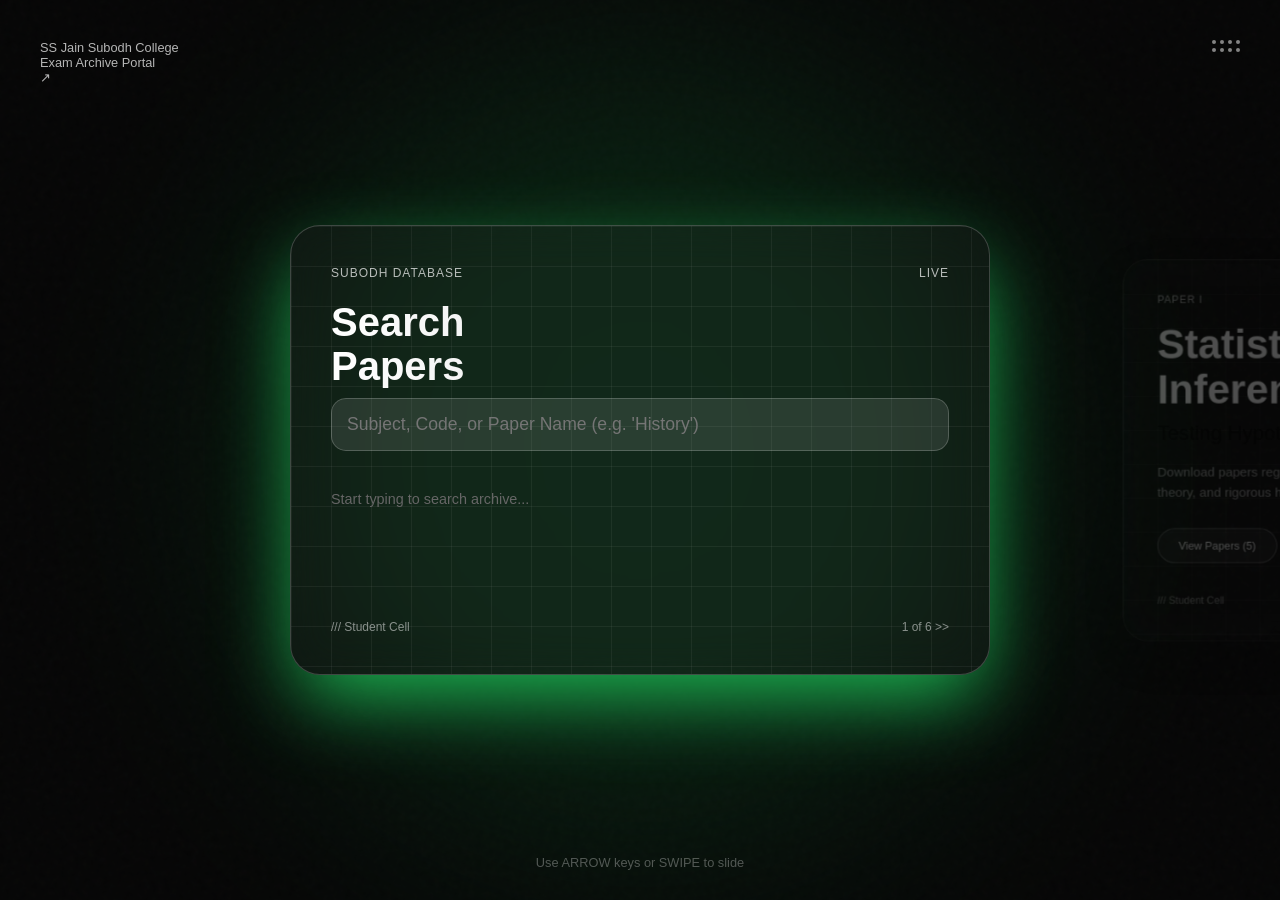
==== commit 9c7bc6ff: "Remove 'Identify yourself to proceed' text from admin authentication modal - Removed instructional p" ====
--- a/index.html
+++ b/index.html
@@ -151,7 +151,6 @@
 
             <div id="authStage">
                 <h2 style="color:white; margin-bottom: 10px;">Security Check</h2>
-                <p style="color:#777; font-size:0.8rem;">Identify yourself to proceed.</p>
                 <input type="password" id="adminNameInput" class="admin-input" placeholder="Identity Verification" autocomplete="off">
                 <button class="btn" style="width:100%; background:#333;" onclick="verifyAdmin()">Authenticate</button>
                 <p id="authError" style="color:#ff4444; margin-top:10px; font-size:0.8rem; display:none;">Access Denied: Unknown Entity.</p>
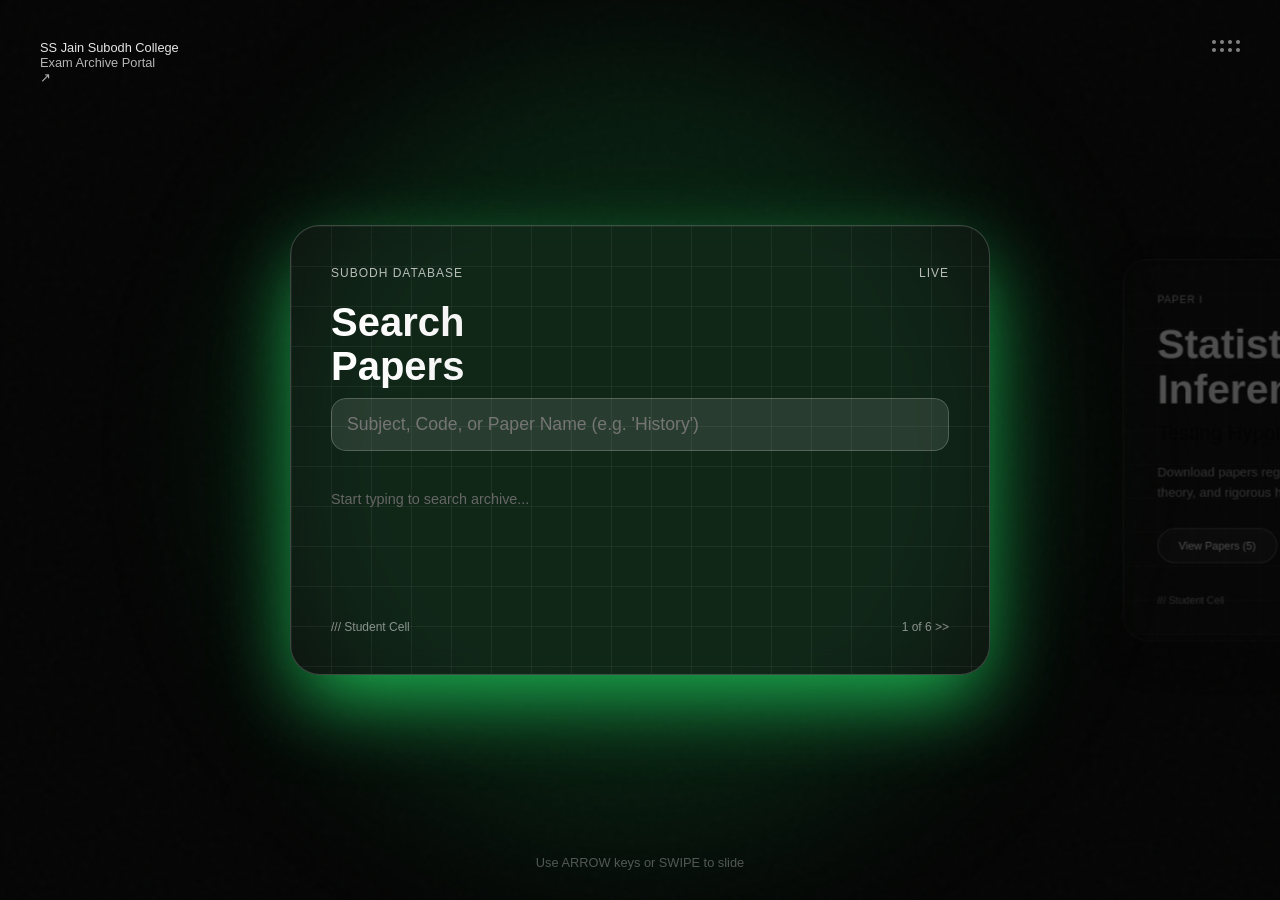
==== commit 7acfca2b: "Add college website link and optimize touch swiping performance Co-authored-by: anacondy <139140241+" ====
--- a/index.html
+++ b/index.html
@@ -27,7 +27,9 @@
 <body>
 
     <div class="glow-effect" id="bgGlow"></div>
-    <div class="top-left-credit">SS Jain Subodh College<br>Exam Archive Portal<br>&#8599;</div>
+    <div class="top-left-credit">
+        <a href="https://www.subodhpgcollege.com/" target="_blank" rel="noopener noreferrer">SS Jain Subodh College</a><br>Exam Archive Portal<br>&#8599;
+    </div>
     <div class="dots">
         <div class="dot"></div>
         <div class="dot"></div>
--- a/styles.css
+++ b/styles.css
@@ -18,8 +18,11 @@
     align-items: center;
     overflow: hidden; 
     position: relative; 
-    transition: background 0.8s ease;
+    transition: background 0.5s ease;
     overscroll-behavior: none;
+    /* Hardware acceleration */
+    -webkit-backface-visibility: hidden;
+    backface-visibility: hidden;
 }
 
 /* Noise Texture */
@@ -41,15 +44,17 @@
     max-width: 800px; 
     max-height: 800px;
     background: var(--theme-color, #1db954); 
-    filter: blur(120px); 
+    filter: blur(80px); 
     border-radius: 50%;
     top: 50%; 
     left: 50%; 
-    transform: translate(-50%, -50%); 
+    transform: translate3d(-50%, -50%, 0); 
     opacity: 0.15; 
     z-index: 0;
-    transition: background 0.6s ease; 
+    transition: background 0.4s ease; 
     will-change: background;
+    /* Hardware acceleration */
+    -webkit-transform: translate3d(-50%, -50%, 0);
 }
 
 /* --- [CAROUSEL UI] --- */
@@ -70,9 +75,12 @@
     display: flex; 
     align-items: center; 
     height: 100%;
-    transition: transform 0.5s cubic-bezier(0.2, 0.8, 0.2, 1); 
+    transition: transform 0.4s cubic-bezier(0.25, 0.46, 0.45, 0.94); 
     will-change: transform;
     cursor: grab;
+    /* Hardware acceleration */
+    transform: translate3d(0, 0, 0);
+    -webkit-transform: translate3d(0, 0, 0);
 }
 
 .carousel-track:active { 
@@ -85,8 +93,8 @@
     height: 450px; 
     position: relative;
     background: rgba(255, 255, 255, 0.03); 
-    backdrop-filter: blur(20px); 
-    -webkit-backdrop-filter: blur(20px);
+    backdrop-filter: blur(12px); 
+    -webkit-backdrop-filter: blur(12px);
     border-radius: 30px; 
     border: 1px solid rgba(255, 255, 255, 0.1);
     box-shadow: 0 20px 50px rgba(0, 0, 0, 0.5); 
@@ -97,15 +105,23 @@
     overflow: hidden;
     margin-right: 80px; 
     opacity: 0.3; 
-    transform: scale(0.85);
-    transition: all 0.5s cubic-bezier(0.2, 0.8, 0.2, 1);
+    transform: scale(0.85) translate3d(0, 0, 0);
+    transition: opacity 0.4s cubic-bezier(0.25, 0.46, 0.45, 0.94), 
+                transform 0.4s cubic-bezier(0.25, 0.46, 0.45, 0.94),
+                box-shadow 0.4s cubic-bezier(0.25, 0.46, 0.45, 0.94),
+                border 0.4s cubic-bezier(0.25, 0.46, 0.45, 0.94);
+    will-change: opacity, transform;
+    /* Hardware acceleration */
+    -webkit-transform: scale(0.85) translate3d(0, 0, 0);
 }
 
 .glass-card.active {
     opacity: 1; 
-    transform: scale(1);
+    transform: scale(1) translate3d(0, 0, 0);
     box-shadow: 0 30px 80px -10px var(--shadow-color, rgba(29, 185, 84, 0.3));
     border: 1px solid rgba(255, 255, 255, 0.2);
+    /* Hardware acceleration */
+    -webkit-transform: scale(1) translate3d(0, 0, 0);
 }
 
 .grid-background {
@@ -177,15 +193,21 @@
     color: white; 
     text-decoration: none; 
     font-size: 0.8rem;
-    transition: 0.3s; 
+    transition: background 0.2s ease, color 0.2s ease, transform 0.2s ease; 
     background: rgba(255,255,255,0.05); 
     pointer-events: auto; 
     cursor: pointer;
+    /* Hardware acceleration */
+    will-change: background, color;
+    transform: translate3d(0, 0, 0);
+    -webkit-transform: translate3d(0, 0, 0);
 }
 
 .btn:hover { 
     background: white; 
-    color: black; 
+    color: black;
+    transform: translate3d(0, -2px, 0);
+    -webkit-transform: translate3d(0, -2px, 0);
 }
 
 .footer-info {
@@ -234,12 +256,17 @@
     display: flex; 
     justify-content: space-between; 
     align-items: center;
-    transition: 0.2s;
+    transition: background 0.2s ease, transform 0.2s ease;
+    /* Hardware acceleration */
+    will-change: transform;
+    transform: translate3d(0, 0, 0);
+    -webkit-transform: translate3d(0, 0, 0);
 }
 
 .result-item:hover { 
     background: rgba(255,255,255,0.05); 
-    transform: translateX(5px); 
+    transform: translate3d(5px, 0, 0);
+    -webkit-transform: translate3d(5px, 0, 0);
 }
 
 .result-title { 
@@ -326,14 +353,19 @@
     width: 100%; 
     height: 100%;
     background: rgba(0,0,0,0.85); 
-    backdrop-filter: blur(15px);
+    backdrop-filter: blur(8px);
+    -webkit-backdrop-filter: blur(8px);
     z-index: 100; 
     display: flex; 
     justify-content: center; 
     align-items: center;
     opacity: 0; 
     pointer-events: none; 
-    transition: opacity 0.4s ease;
+    transition: opacity 0.3s ease;
+    /* Hardware acceleration */
+    will-change: opacity;
+    -webkit-backface-visibility: hidden;
+    backface-visibility: hidden;
 }
 
 .modal-overlay.open { 
@@ -414,8 +446,10 @@
     right: 0; 
     bottom: 0; 
     background-color: #444; 
-    transition: .4s; 
-    border-radius: 20px; 
+    transition: background-color 0.3s ease; 
+    border-radius: 20px;
+    /* Hardware acceleration */
+    will-change: background-color;
 }
 
 .toggle-slider:before { 
@@ -426,8 +460,12 @@
     left: 2px; 
     bottom: 2px; 
     background-color: white; 
-    transition: .4s; 
-    border-radius: 50%; 
+    transition: transform 0.3s cubic-bezier(0.25, 0.46, 0.45, 0.94); 
+    border-radius: 50%;
+    /* Hardware acceleration */
+    will-change: transform;
+    transform: translate3d(0, 0, 0);
+    -webkit-transform: translate3d(0, 0, 0);
 }
 
 .toggle-checkbox:checked + .toggle-slider { 
@@ -435,7 +473,8 @@
 }
 
 .toggle-checkbox:checked + .toggle-slider:before { 
-    transform: translateX(20px); 
+    transform: translate3d(20px, 0, 0);
+    -webkit-transform: translate3d(20px, 0, 0);
 }
 
 .form-row { 
@@ -475,11 +514,13 @@
     align-items: center; 
     gap: 6px; 
     cursor: pointer; 
-    transition: 0.2s; 
+    transition: border-color 0.2s ease, color 0.2s ease; 
     background: #222; 
     padding: 8px 12px; 
     border-radius: 8px; 
     border: 1px solid #333;
+    /* Hardware acceleration */
+    will-change: border-color, color;
 }
 
 .checkbox-group label:hover { 
@@ -499,9 +540,11 @@
     margin-bottom: 20px; 
     color: #666;
     border-radius: 10px; 
-    transition: 0.3s; 
+    transition: border-color 0.2s ease, background 0.2s ease, color 0.2s ease; 
     cursor: pointer; 
     font-size: 0.9rem;
+    /* Hardware acceleration */
+    will-change: border-color, background, color;
 }
 
 .drop-zone:hover, .drop-zone.drag-over { 
@@ -520,7 +563,10 @@
         width: 85vw; 
         height: 60vh; 
         margin-right: 30px; 
-        padding: 25px; 
+        padding: 25px;
+        /* Reduce blur for better mobile performance */
+        backdrop-filter: blur(8px); 
+        -webkit-backdrop-filter: blur(8px);
     }
     .card-tab { 
         right: 20px; 
@@ -544,6 +590,10 @@
         flex-direction: column; 
         gap: 0; 
     }
+    /* Further optimize glow effect for mobile */
+    .glow-effect {
+        filter: blur(60px);
+    }
 }
 
 .top-left-credit { 
@@ -553,6 +603,18 @@
     color: rgba(255,255,255,0.7); 
     font-size: 0.8rem; 
     z-index: 5; 
+}
+
+.top-left-credit a {
+    color: rgba(255,255,255,0.9);
+    text-decoration: none;
+    transition: color 0.2s ease;
+    cursor: pointer;
+}
+
+.top-left-credit a:hover {
+    color: rgba(255,255,255,1);
+    text-decoration: underline;
 }
 
 .dots { 
